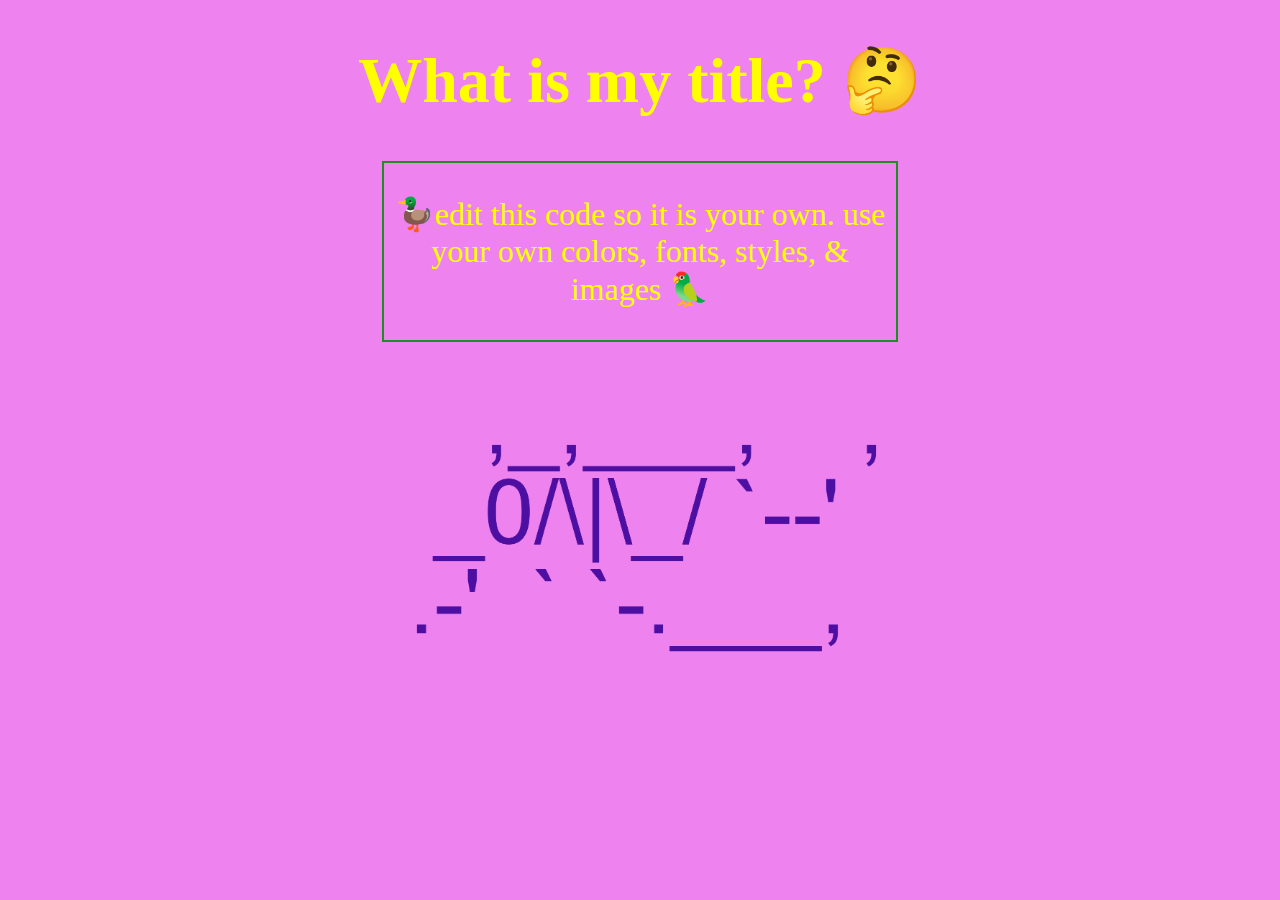
==== css-diner/index.html @ 723a4572 "added diner" ====
<!DOCTYPE html>
<html lang="en">

<head>
  <meta name="viewport" content="width=device-width, initial-scale=1">
  <link rel="stylesheet" type="text/css" href="style.css">
  <title>My Sweet Page</title>
</head>

<body>
  <h1>What is my title? 🤔</h2>
    <div class="my-fun-class">
      <p> 🦆edit this code so it is your own. use your own colors, fonts, styles, & images 🦜</p>
    </div>
    <img src="images/zap.png">


</body>

</html>
---- css-diner/style.css ----
/* This is default helpul CSS to include - dont edit this part unless... you want to */
html,
body {
  margin: 0;
  padding: 0;
}

*, *:before, *:after {
  box-sizing: inherit;
}
/* THE END of default helpful basic CSS to include. EDIT the stuff BELOW this line*/

@font-face {
  font-family: 'violet';
  src: url('./fonts/VioletSans-Regular.woff') format('woff');
  font-weight: normal;
  font-style: normal;
}

body {
  background-color: violet;
  color: yellow;
  text-align: center;
  font-size: 2em;
}

.my-fun-class {
  width: 40%;
  border: 2px solid forestgreen;
  display: block;
  margin: auto;
}

img {
  width: 40%;
  padding: 2em;
}
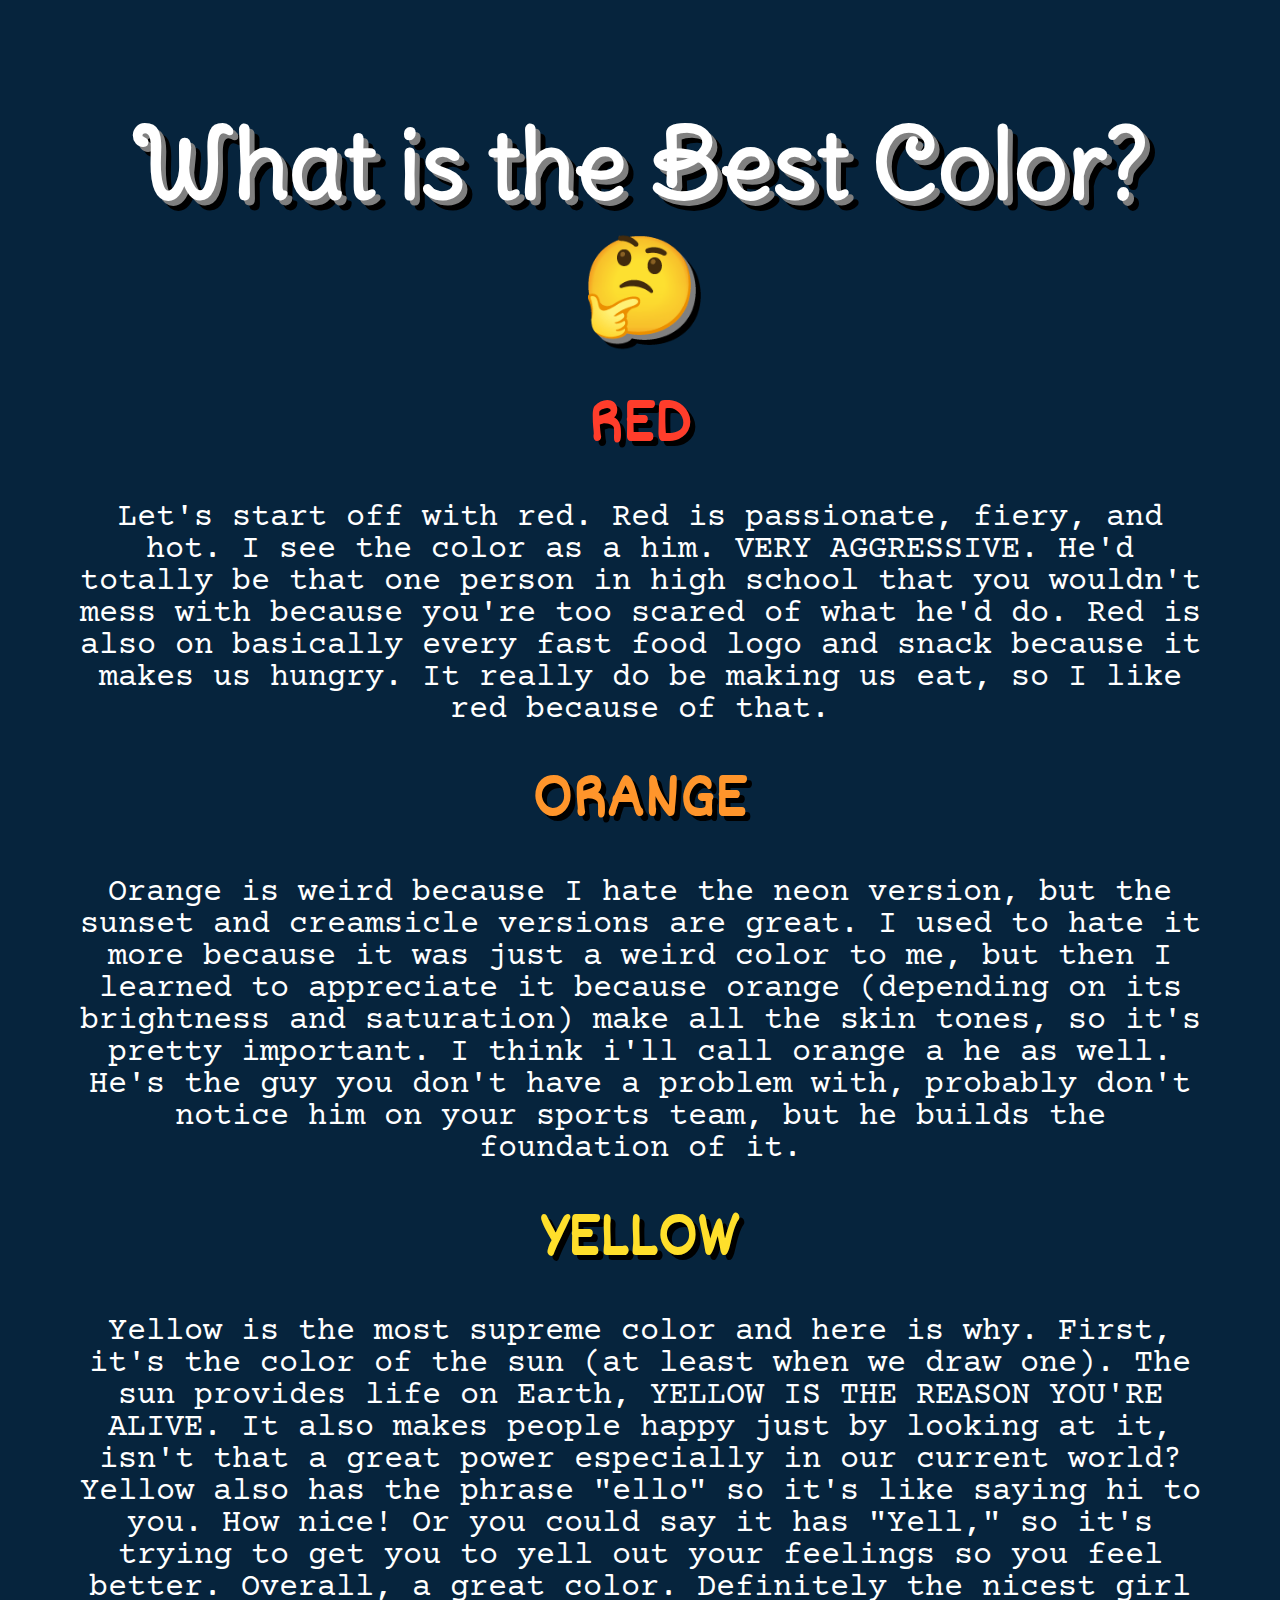
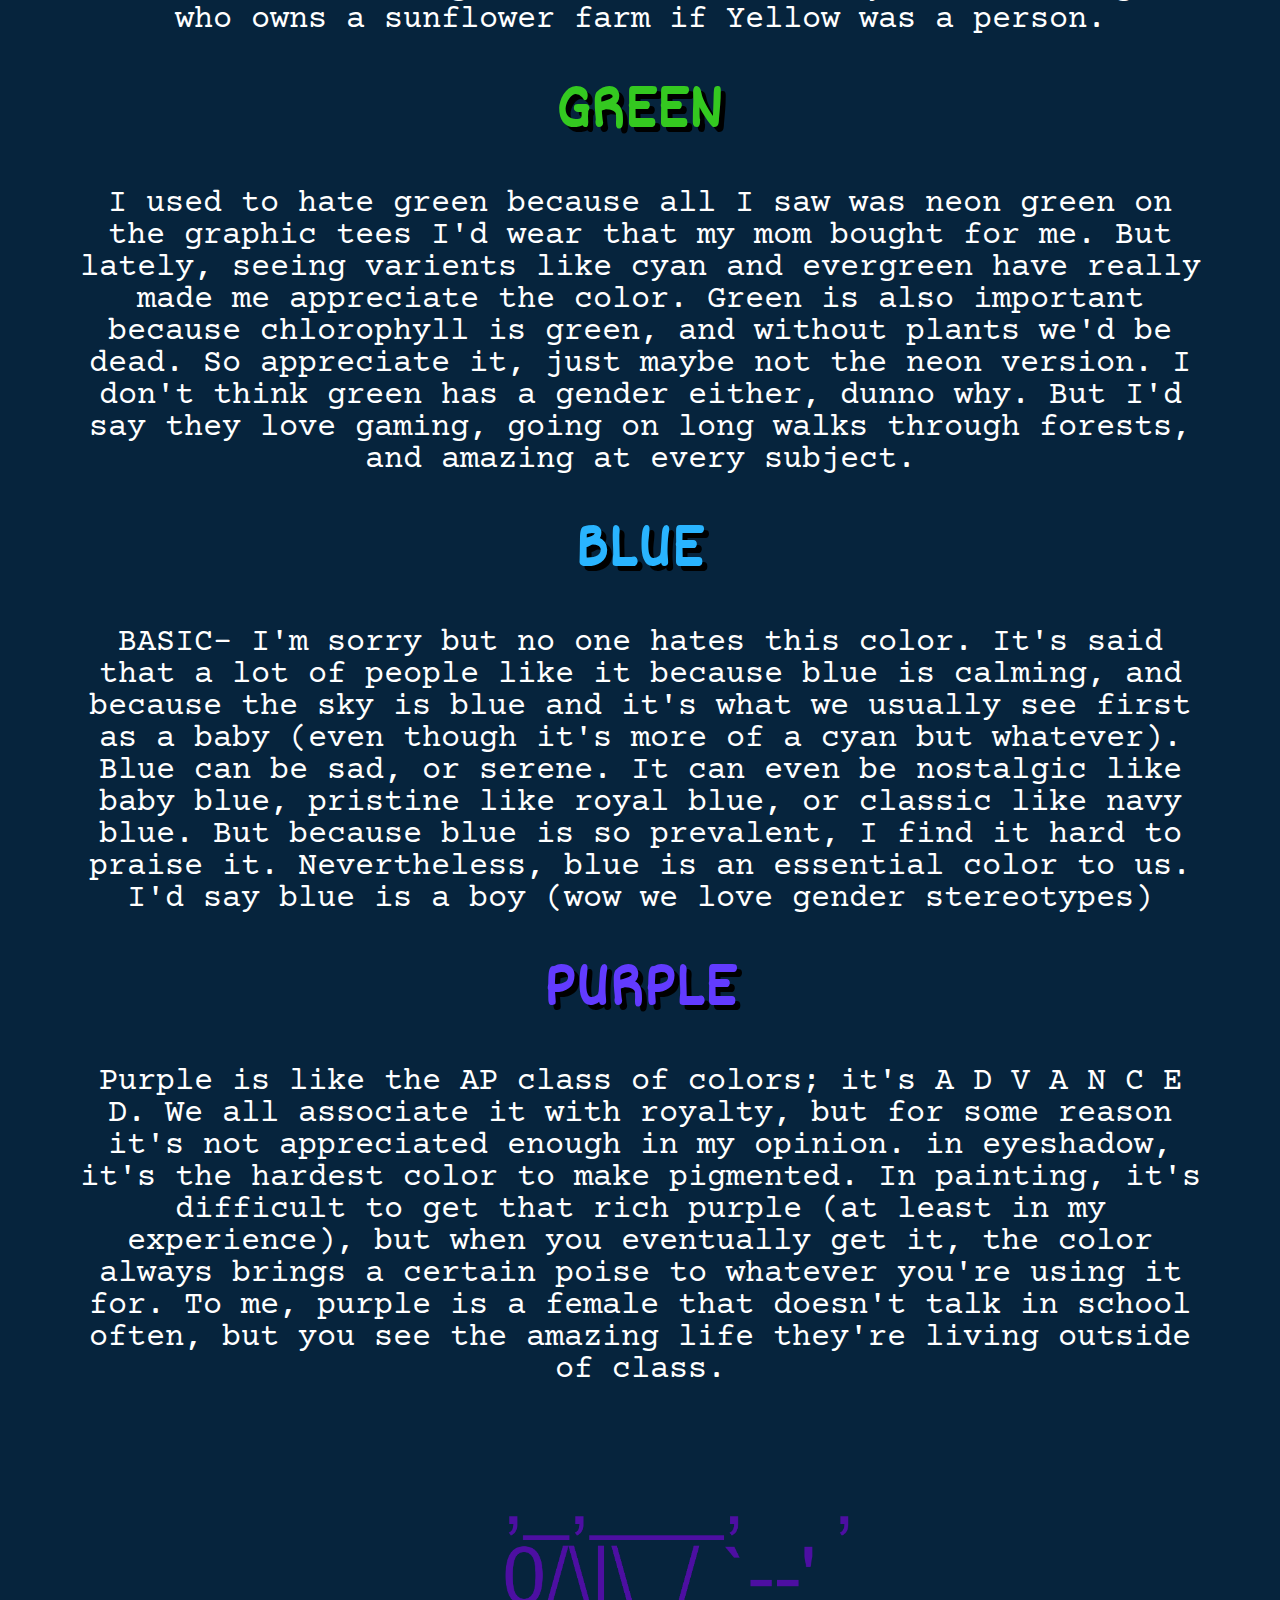
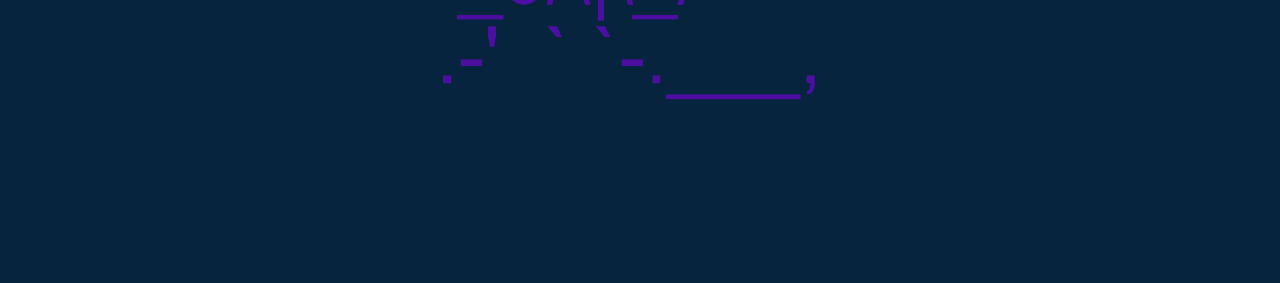
==== commit a55338f0: "saving" ====
--- a/css-diner/index.html
+++ b/css-diner/index.html
@@ -3,15 +3,45 @@
 
 <head>
   <meta name="viewport" content="width=device-width, initial-scale=1">
+  <link href="https://fonts.googleapis.com/css?family=Courier+Prime|Dekko|Delius+Swash+Caps&display=swap" rel="stylesheet">
   <link rel="stylesheet" type="text/css" href="style.css">
-  <title>My Sweet Page</title>
+
+  <title>My Opinion on the Colors</title>
 </head>
 
 <body>
-  <h1>What is my title? 🤔</h2>
-    <div class="my-fun-class">
-      <p> 🦆edit this code so it is your own. use your own colors, fonts, styles, & images 🦜</p>
-    </div>
+  <!-- This tag is from Level 5. The id tag creates a unique specification that cannot be used more than once. -->
+  <h1>What is the Best Color? 🤔</h1>
+
+    <h2 id="red">RED</h2>
+    <p> Let's start off with red. Red is passionate, fiery, and hot. I see the color as a him. VERY AGGRESSIVE. He'd totally be that one person in high school that you wouldn't mess with because you're too scared of what he'd do. Red is also on
+      basically every fast food logo and snack because it makes us hungry. It really do be making us eat, so I like red because of that.</p>
+
+
+
+    <h2 id="orange">ORANGE</h2>
+    <p> Orange is weird because I hate the neon version, but the sunset and creamsicle versions are great. I used to hate it more because it was just a weird color to me, but then I learned to appreciate it because orange (depending on its brightness
+      and saturation) make all the skin tones, so it's pretty important. I think i'll call orange a he as well. He's the guy you don't have a problem with, probably don't notice him on your sports team, but he builds the foundation of it. </p>
+
+    <h2 id="yellow">YELLOW</h2>
+    <p> Yellow is the most supreme color and here is why. First, it's the color of the sun (at least when we draw one). The sun provides life on Earth, YELLOW IS THE REASON YOU'RE ALIVE. It also makes people happy just by looking at it, isn't that a
+      great power especially in our current world? Yellow also has the phrase "ello" so it's like saying hi to you. How nice! Or you could say it has "Yell," so it's trying to get you to yell out your feelings so you feel better. Overall, a great
+      color. Definitely the nicest girl who owns a sunflower farm if Yellow was a person. </p>
+
+    <h2 id="green">GREEN</h2>
+    <p>I used to hate green because all I saw was neon green on the graphic tees I'd wear that my mom bought for me. But lately, seeing varients like cyan and evergreen have really made me appreciate the color. Green is also important because
+      chlorophyll is green, and without plants we'd be dead. So appreciate it, just maybe not the neon version. I don't think green has a gender either, dunno why. But I'd say they love gaming, going on long walks through forests, and amazing at
+      every subject. </p>
+
+    <h2 id="blue">BLUE</h2>
+    <p> BASIC- I'm sorry but no one hates this color. It's said that a lot of people like it because blue is calming, and because the sky is blue and it's what we usually see first as a baby (even though it's more of a cyan but whatever). Blue can be
+      sad, or serene. It can even be nostalgic like baby blue, pristine like royal blue, or classic like navy blue. But because blue is so prevalent, I find it hard to praise it. Nevertheless, blue is an essential color to us. I'd say blue is a boy
+      (wow we love gender stereotypes)</p>
+
+    <h2 id="purple">PURPLE</h2>
+    <p>Purple is like the AP class of colors; it's A D V A N C E D. We all associate it with royalty, but for some reason it's not appreciated enough in my opinion. in eyeshadow, it's the hardest color to make pigmented. In painting, it's difficult to get that rich purple (at least in my experience), but when you eventually get it, the color always brings a certain poise to whatever you're using it for. To me, purple is a female that doesn't talk in school often, but you see the amazing life they're living outside of class. </p>
+
+
     <img src="images/zap.png">
 
 
--- a/css-diner/style.css
+++ b/css-diner/style.css
@@ -1,35 +1,62 @@
-
 /* This is default helpul CSS to include - dont edit this part unless... you want to */
 html,
 body {
-  margin: 0;
+  margin: 3%;
   padding: 0;
 }
 
 *, *:before, *:after {
   box-sizing: inherit;
 }
-/* THE END of default helpful basic CSS to include. EDIT the stuff BELOW this line*/
-
-@font-face {
-  font-family: 'violet';
-  src: url('./fonts/VioletSans-Regular.woff') format('woff');
-  font-weight: normal;
-  font-style: normal;
-}
 
 body {
-  background-color: violet;
-  color: yellow;
+  background-color: #06243d;
+  color: white;
   text-align: center;
   font-size: 2em;
 }
 
-.my-fun-class {
-  width: 40%;
-  border: 2px solid forestgreen;
-  display: block;
-  margin: auto;
+h1 {
+  font-family: 'Delius Swash Caps', cursive;
+  font-size: 3em;
+  text-shadow: 5px 5px grey, 10px 10px black;
+}
+
+h2 {
+  font-size: 70px;
+  font-family: 'Dekko', cursive;
+  line-height: 50%;
+  text-shadow: 5px 5px black;
+}
+
+p {
+  font-family: 'Courier Prime', monospace;
+  line-height: 100%;
+}
+
+/* I used the ID selector on Level 3. The id tag in general creates a unique id for an element. In this case, I am using it to define each h2 from each other so I can change the color for each h2. */
+#red {
+  color: #ff3d2b;
+}
+
+#orange {
+  color: #ff952b;
+}
+
+#yellow {
+  color: #ffdf2b;
+}
+
+#green {
+  color: #34c920;
+}
+
+#blue {
+  color: #29b4ff;
+}
+
+#purple {
+  color: #623bff;
 }
 
 img {
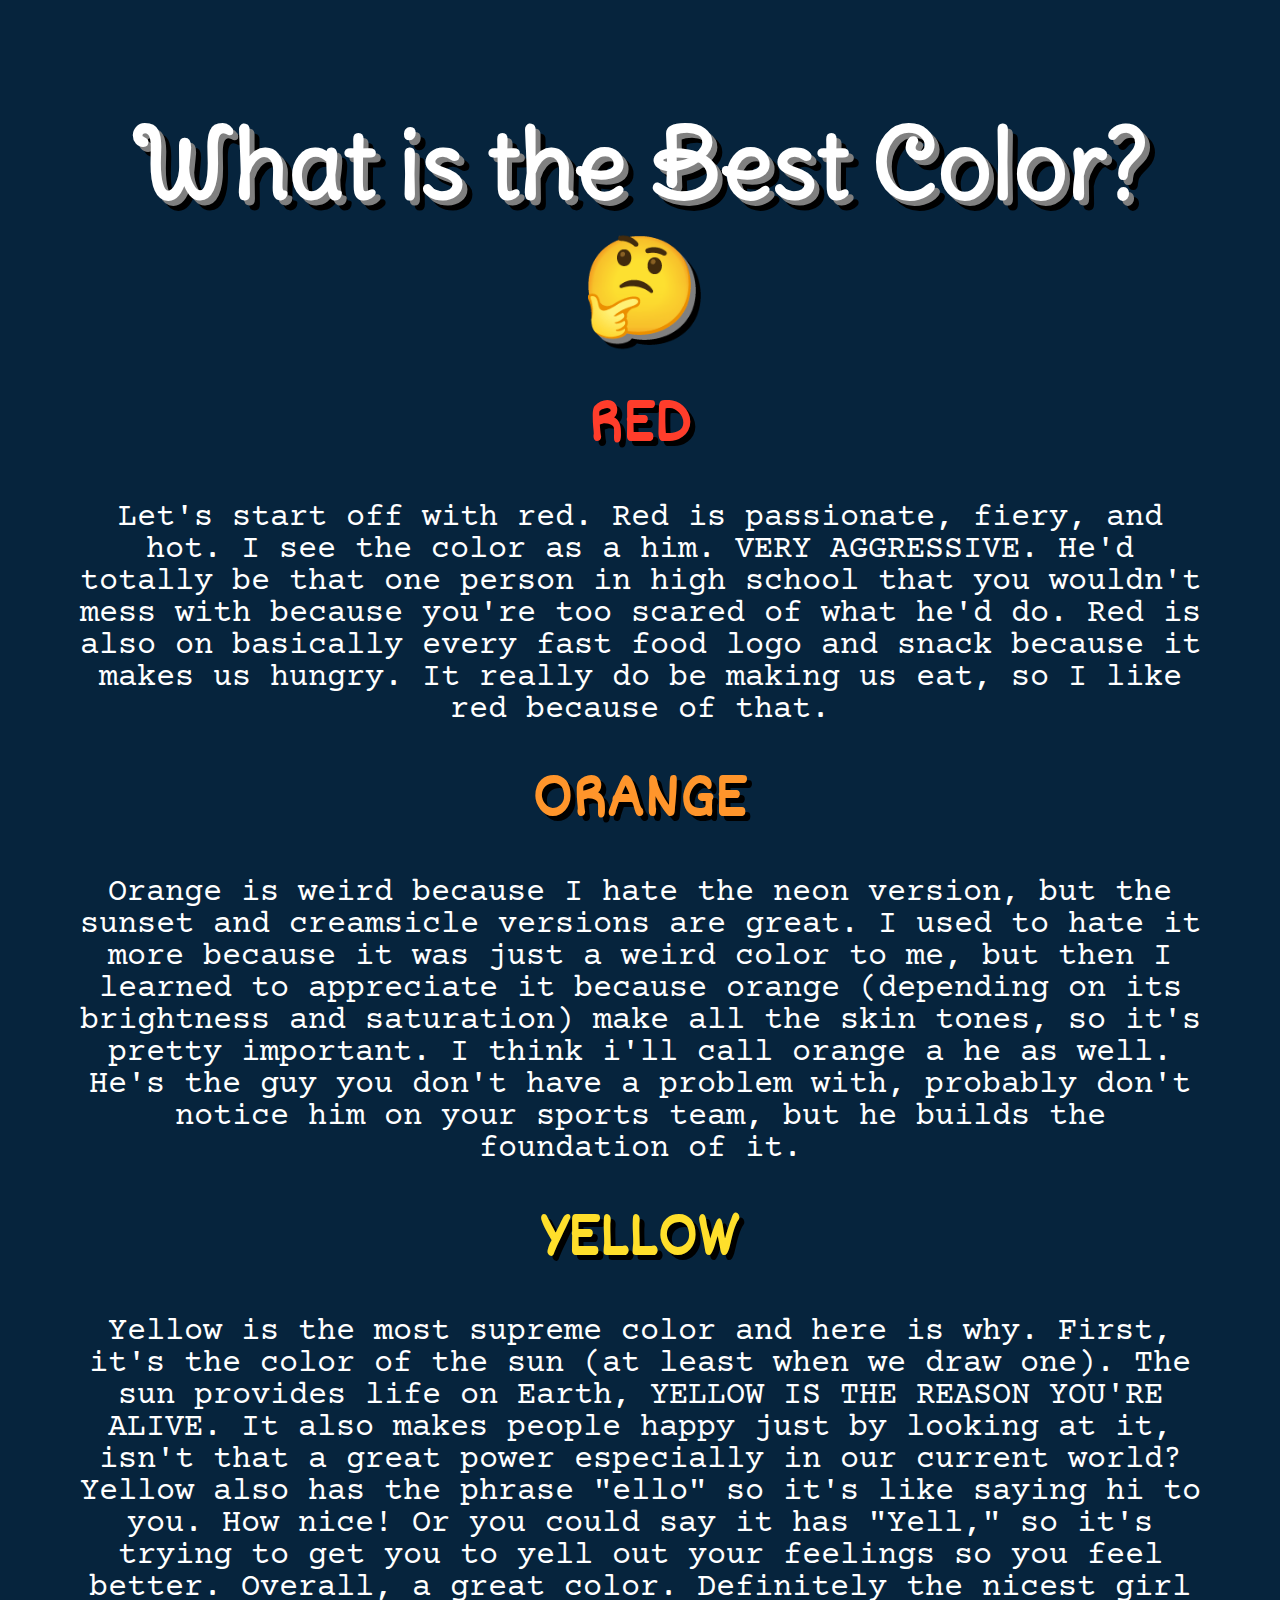
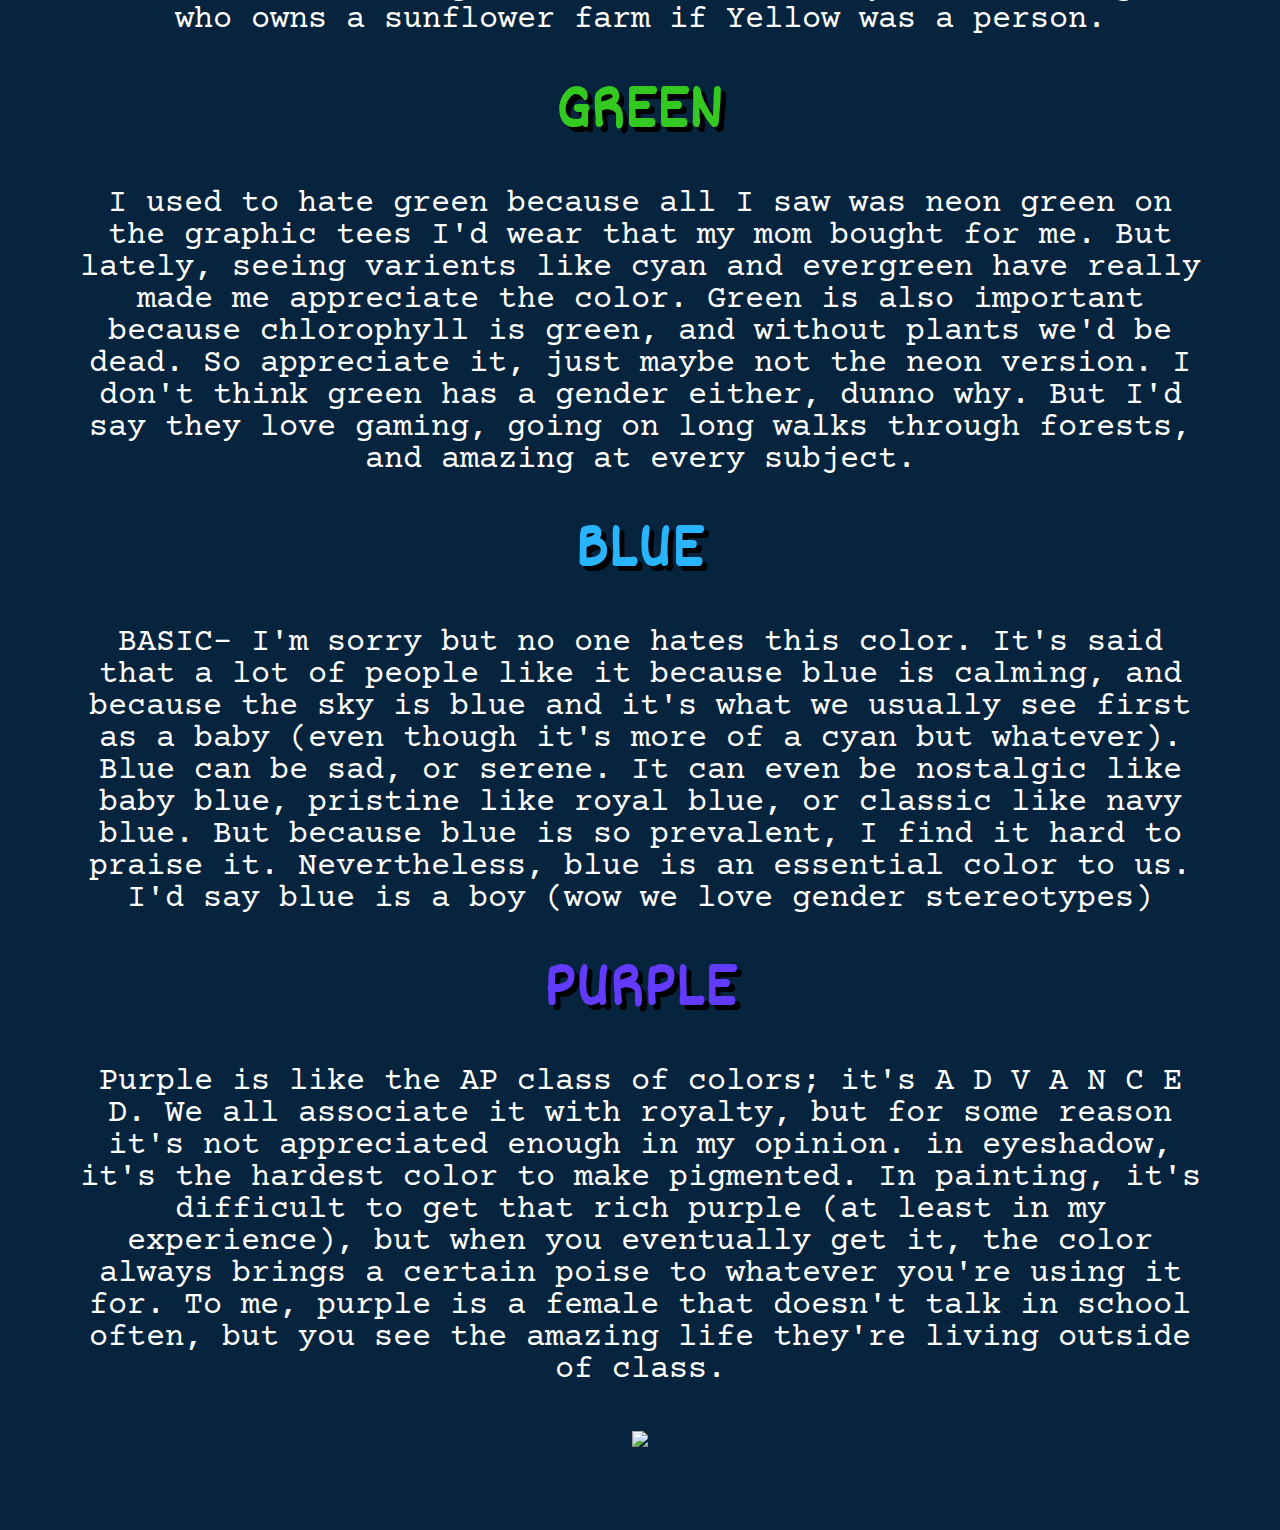
==== commit e8916203: "saving" ====
--- a/css-diner/index.html
+++ b/css-diner/index.html
@@ -10,39 +10,50 @@
 </head>
 
 <body>
-  <!-- This tag is from Level 5. The id tag creates a unique specification that cannot be used more than once. -->
-  <h1>What is the Best Color? 🤔</h1>
 
+  <h1 class="title">What is the Best Color? 🤔</h1>
+
+  <div class="RED">
     <h2 id="red">RED</h2>
     <p> Let's start off with red. Red is passionate, fiery, and hot. I see the color as a him. VERY AGGRESSIVE. He'd totally be that one person in high school that you wouldn't mess with because you're too scared of what he'd do. Red is also on
       basically every fast food logo and snack because it makes us hungry. It really do be making us eat, so I like red because of that.</p>
+  </div>
 
-
-
+  <div class="ORANGE">
     <h2 id="orange">ORANGE</h2>
     <p> Orange is weird because I hate the neon version, but the sunset and creamsicle versions are great. I used to hate it more because it was just a weird color to me, but then I learned to appreciate it because orange (depending on its brightness
       and saturation) make all the skin tones, so it's pretty important. I think i'll call orange a he as well. He's the guy you don't have a problem with, probably don't notice him on your sports team, but he builds the foundation of it. </p>
+  </div>
 
+  <div class="YELLOW">
     <h2 id="yellow">YELLOW</h2>
     <p> Yellow is the most supreme color and here is why. First, it's the color of the sun (at least when we draw one). The sun provides life on Earth, YELLOW IS THE REASON YOU'RE ALIVE. It also makes people happy just by looking at it, isn't that a
       great power especially in our current world? Yellow also has the phrase "ello" so it's like saying hi to you. How nice! Or you could say it has "Yell," so it's trying to get you to yell out your feelings so you feel better. Overall, a great
       color. Definitely the nicest girl who owns a sunflower farm if Yellow was a person. </p>
+  </div>
 
+  <div class="GREEN">
     <h2 id="green">GREEN</h2>
     <p>I used to hate green because all I saw was neon green on the graphic tees I'd wear that my mom bought for me. But lately, seeing varients like cyan and evergreen have really made me appreciate the color. Green is also important because
       chlorophyll is green, and without plants we'd be dead. So appreciate it, just maybe not the neon version. I don't think green has a gender either, dunno why. But I'd say they love gaming, going on long walks through forests, and amazing at
       every subject. </p>
+  </div>
 
+  <div class="BLUE">
     <h2 id="blue">BLUE</h2>
     <p> BASIC- I'm sorry but no one hates this color. It's said that a lot of people like it because blue is calming, and because the sky is blue and it's what we usually see first as a baby (even though it's more of a cyan but whatever). Blue can be
       sad, or serene. It can even be nostalgic like baby blue, pristine like royal blue, or classic like navy blue. But because blue is so prevalent, I find it hard to praise it. Nevertheless, blue is an essential color to us. I'd say blue is a boy
       (wow we love gender stereotypes)</p>
+  </div>
 
+  <div class="PURPLE">
     <h2 id="purple">PURPLE</h2>
-    <p>Purple is like the AP class of colors; it's A D V A N C E D. We all associate it with royalty, but for some reason it's not appreciated enough in my opinion. in eyeshadow, it's the hardest color to make pigmented. In painting, it's difficult to get that rich purple (at least in my experience), but when you eventually get it, the color always brings a certain poise to whatever you're using it for. To me, purple is a female that doesn't talk in school often, but you see the amazing life they're living outside of class. </p>
+    <p>Purple is like the AP class of colors; it's A D V A N C E D. We all associate it with royalty, but for some reason it's not appreciated enough in my opinion. in eyeshadow, it's the hardest color to make pigmented. In painting, it's difficult
+      to get that rich purple (at least in my experience), but when you eventually get it, the color always brings a certain poise to whatever you're using it for. To me, purple is a female that doesn't talk in school often, but you see the amazing
+      life they're living outside of class. </p>
+  </div>
 
-
-    <img src="images/zap.png">
+  <img src="https://cdn.shopify.com/s/files/1/0080/8372/products/tattly_rainbow_jessi_arrington_00_1024x1024@2x.png?v=1575392136">
 
 
 </body>
--- a/css-diner/style.css
+++ b/css-diner/style.css
@@ -16,20 +16,23 @@
   font-size: 2em;
 }
 
-h1 {
+/* I used the Class Selector on Level 6. The class tag simply creates a class name for an HTML element, allowing you to separate and organize them efficiently. In my case, I used the class tag to differentiate my sections for each color from the headers. */
+.title {
   font-family: 'Delius Swash Caps', cursive;
   font-size: 3em;
   text-shadow: 5px 5px grey, 10px 10px black;
 }
 
-h2 {
+/* I used the Last Child selector on Level 15. the First child selector selects the first element inside another element. In my case, it is selecting the h2 tags inside all my color classes. */
+h2:first-child {
   font-size: 70px;
   font-family: 'Dekko', cursive;
   line-height: 50%;
   text-shadow: 5px 5px black;
 }
 
-p {
+/* I used the Last Child selector on Level 17. the Last child selector selects the last element inside another element. In my case, it is selecting the last p tags inside all my color classes. */
+p:last-child {
   font-family: 'Courier Prime', monospace;
   line-height: 100%;
 }
@@ -59,7 +62,7 @@
   color: #623bff;
 }
 
-img {
-  width: 40%;
-  padding: 2em;
+/* I used the Empty selector on Level 25. The empty selector selects elements that don't have any other elements inside of them. I used it to select the img element because it was by itself and had no other elements inside of it. */
+img:empty {
+  width: 60%;
 }
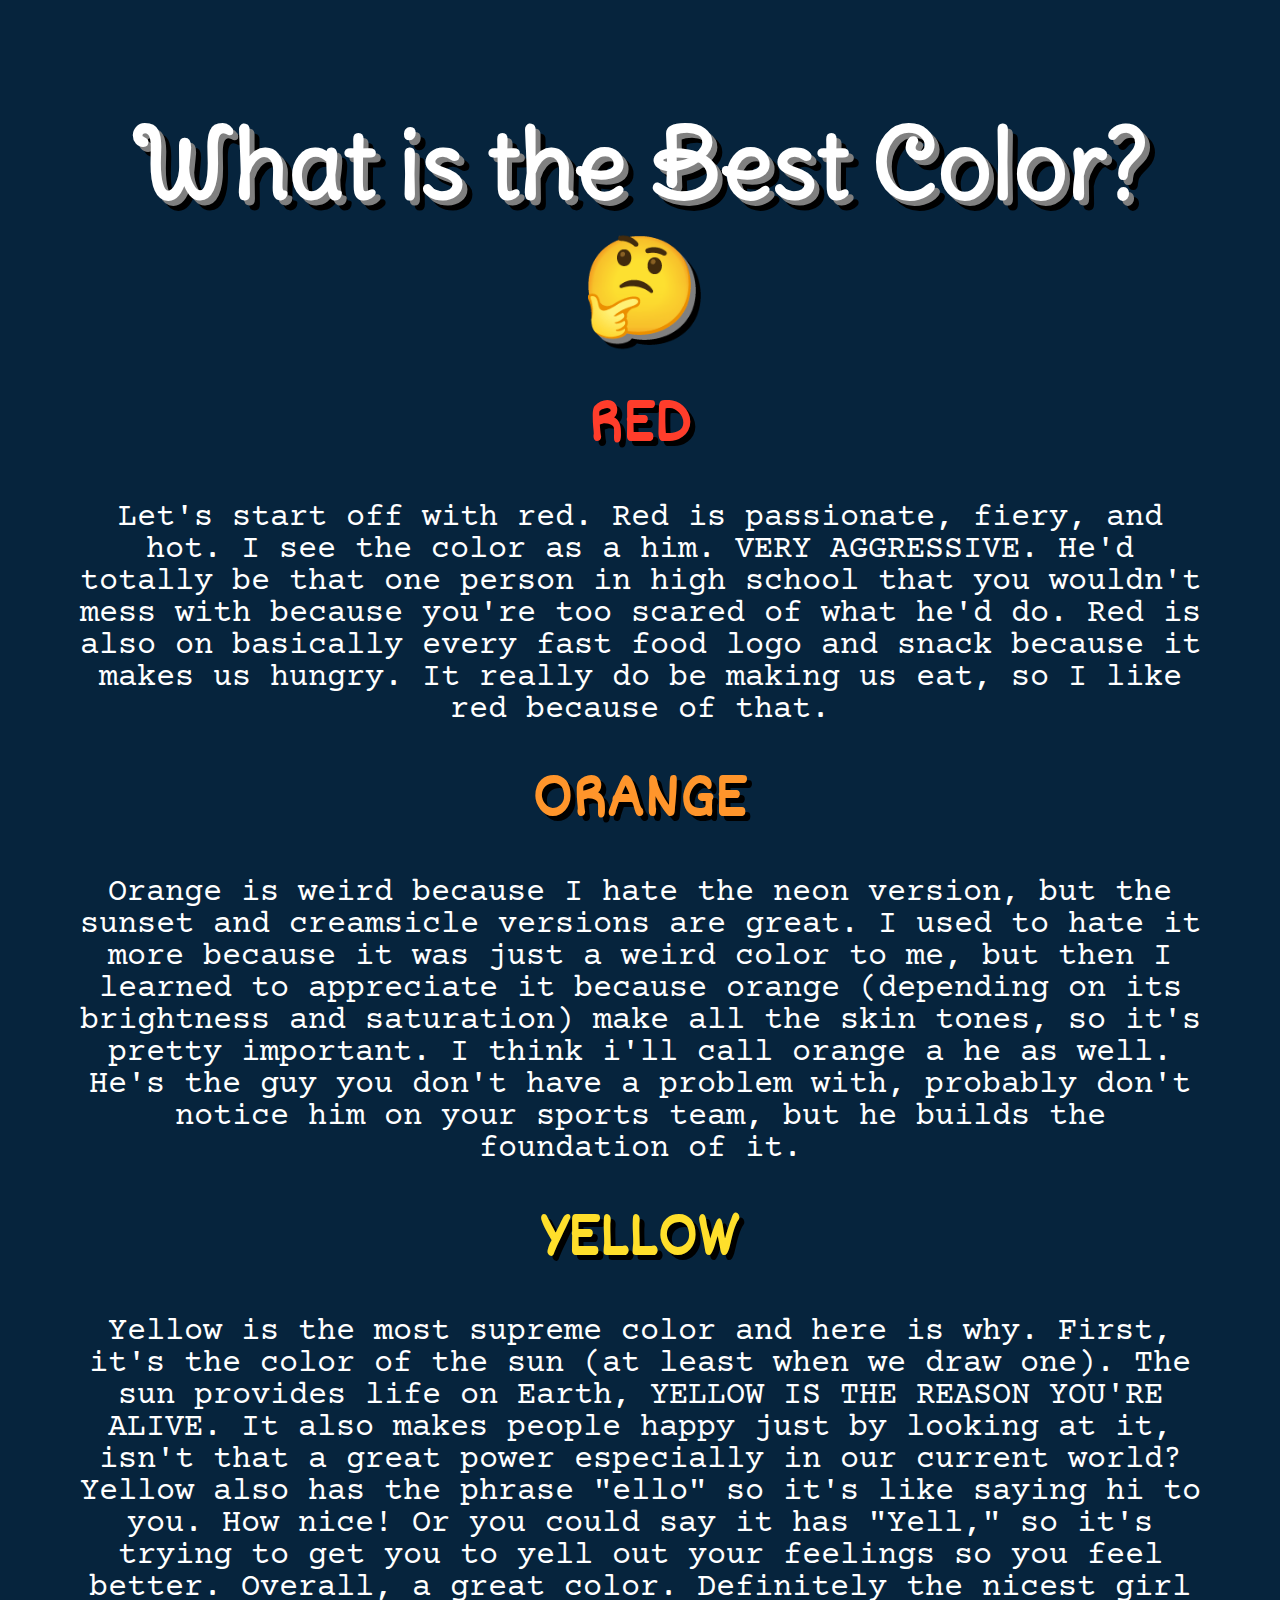
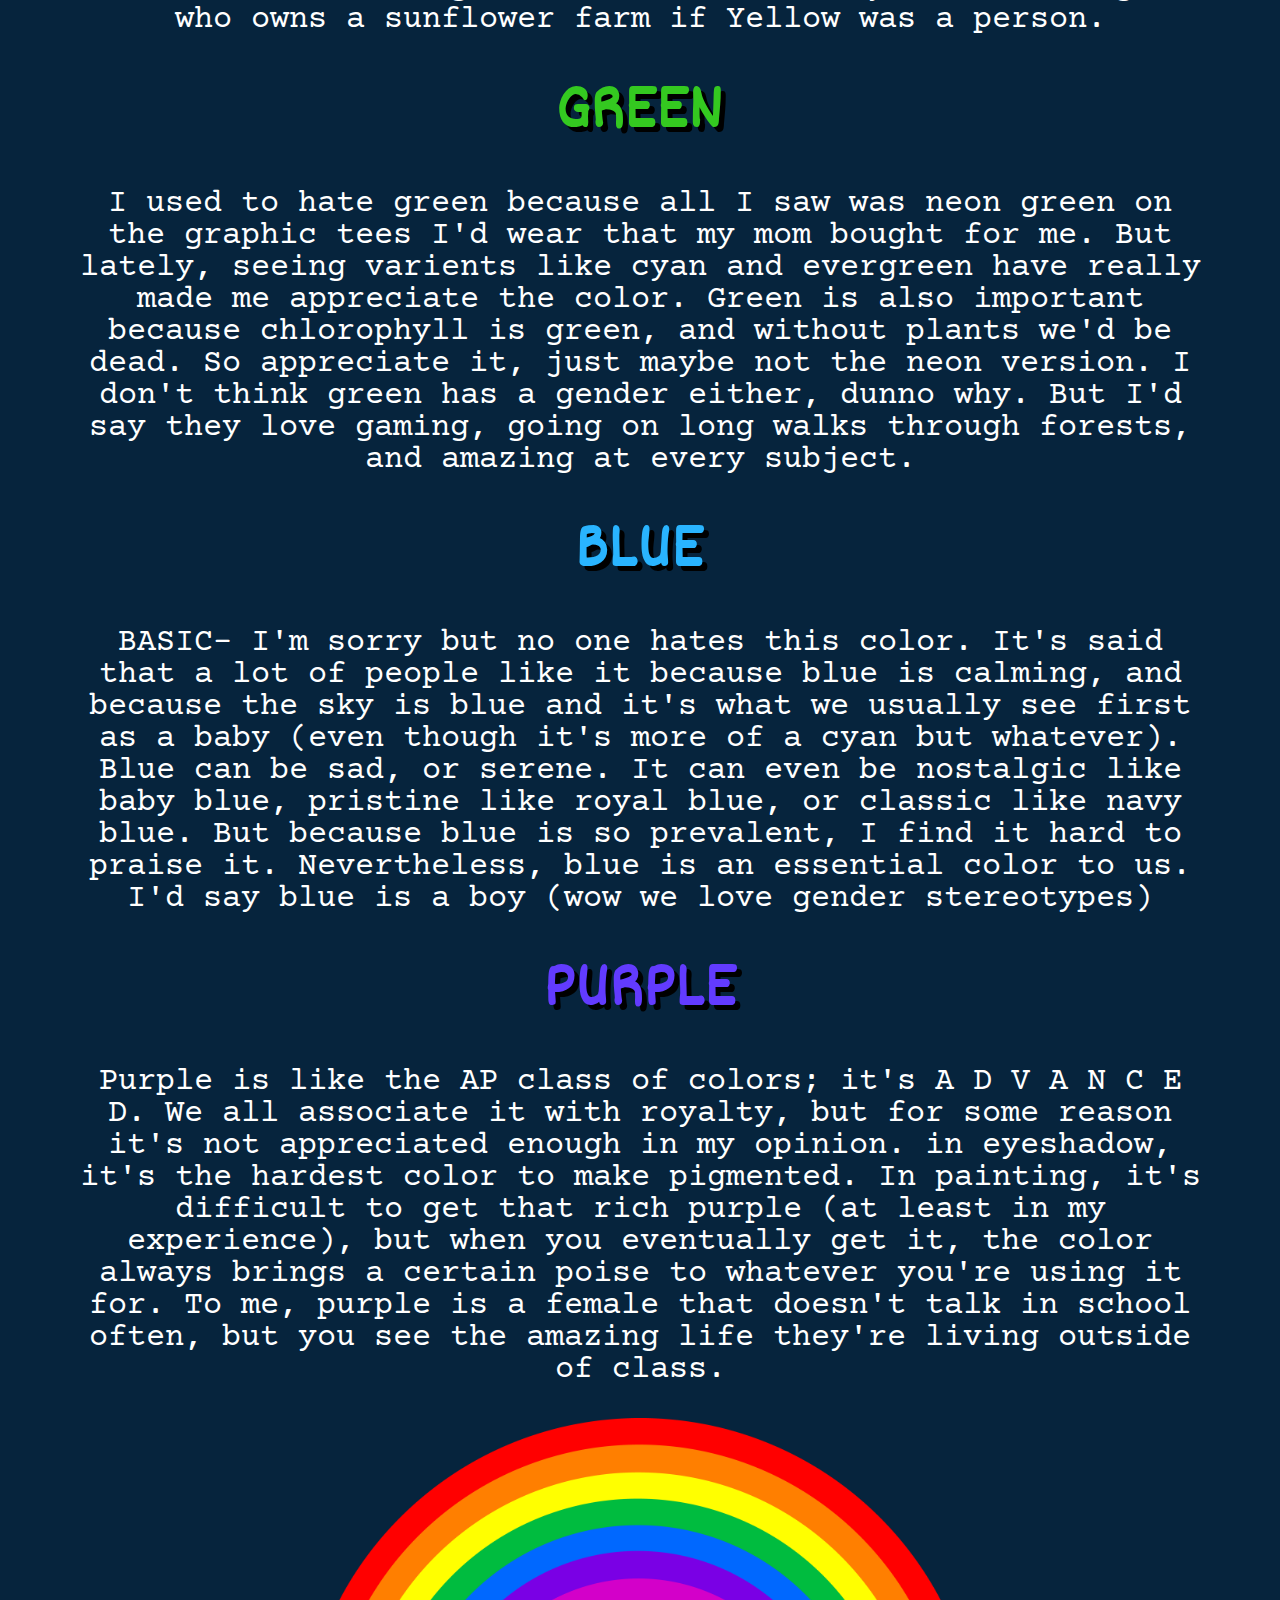
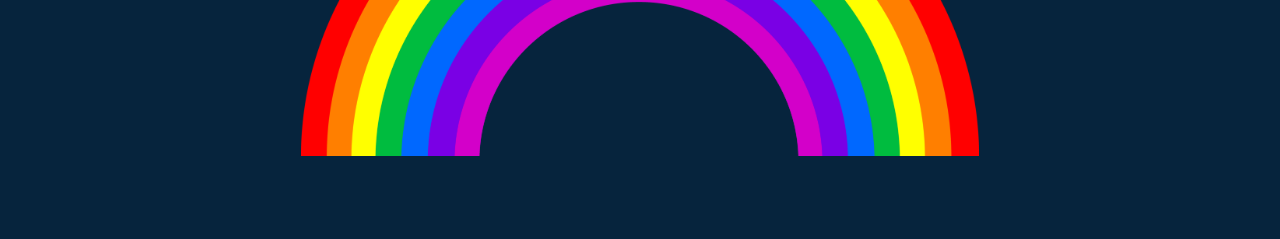
==== commit d5430557: "saving" ====
--- a/css-diner/index.html
+++ b/css-diner/index.html
@@ -53,7 +53,7 @@
       life they're living outside of class. </p>
   </div>
 
-  <img src="https://cdn.shopify.com/s/files/1/0080/8372/products/tattly_rainbow_jessi_arrington_00_1024x1024@2x.png?v=1575392136">
+  <img src="images/rainbow.png">
 
 
 </body>
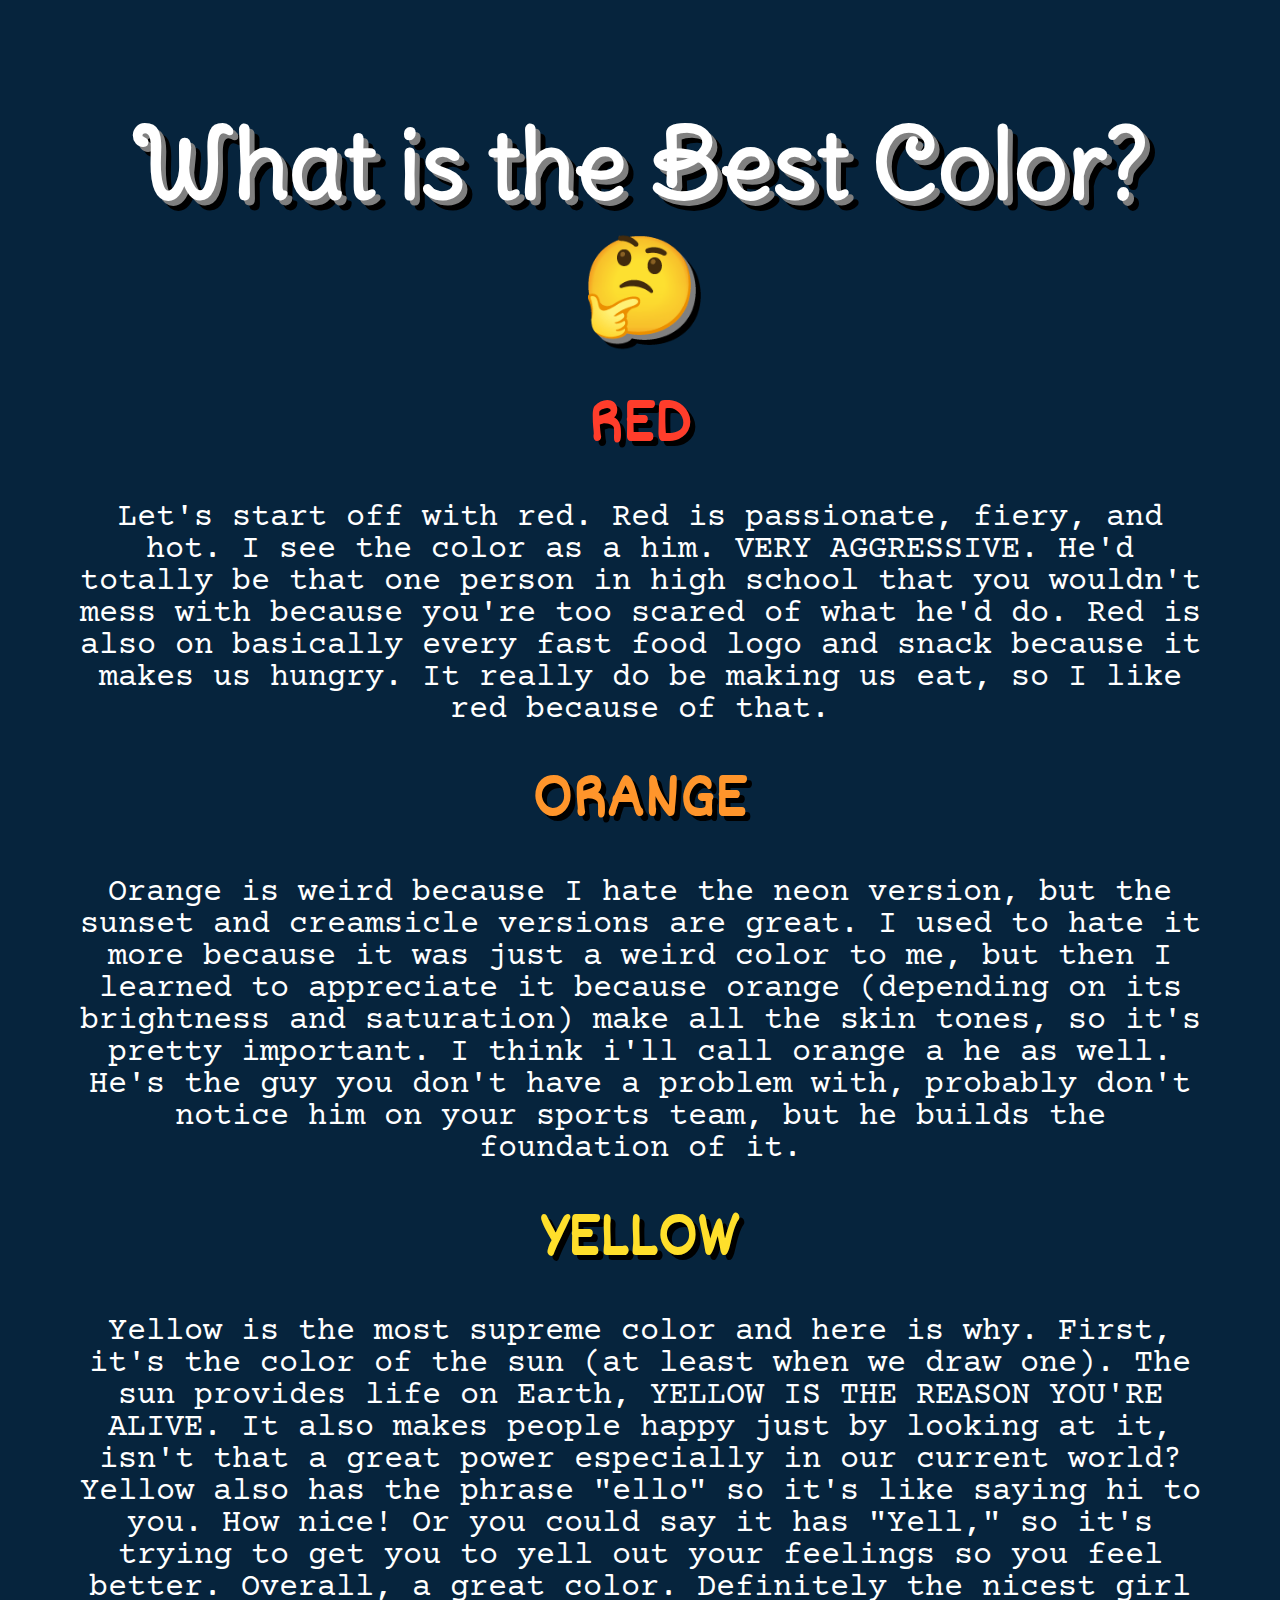
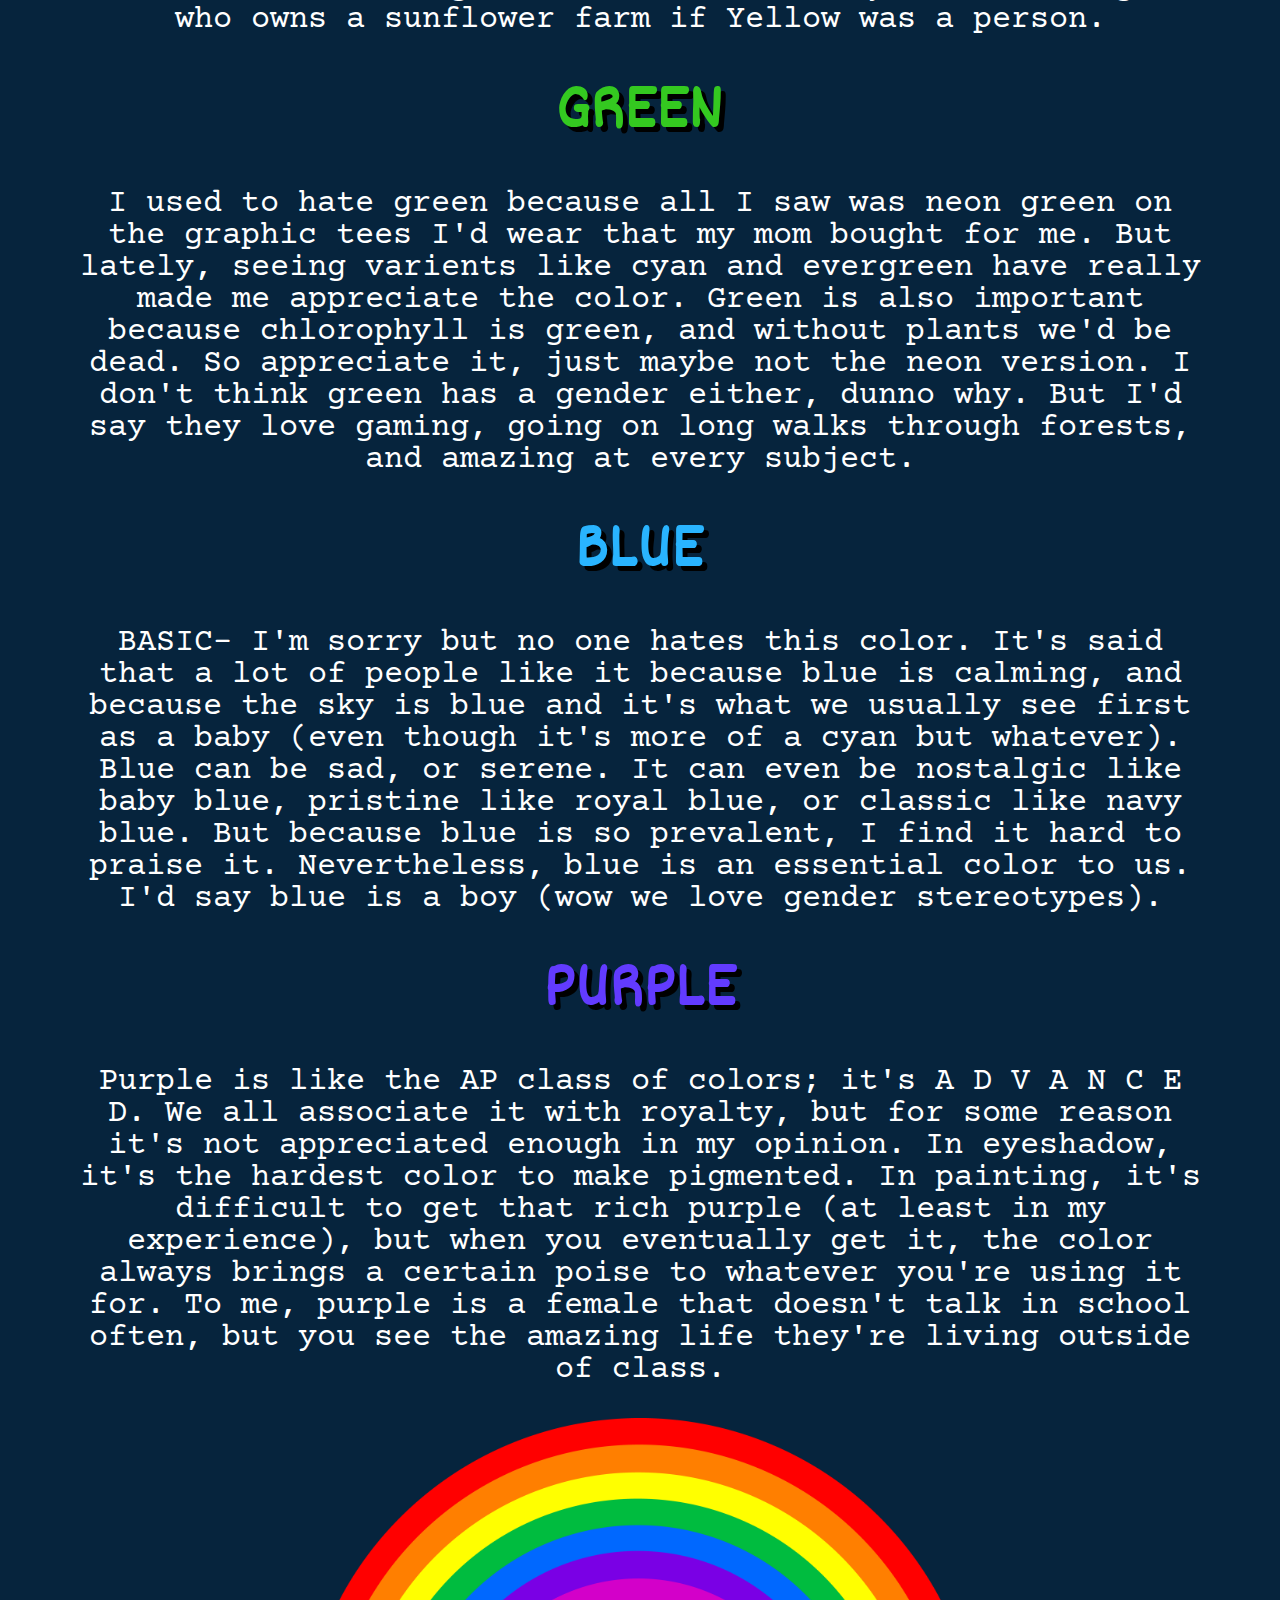
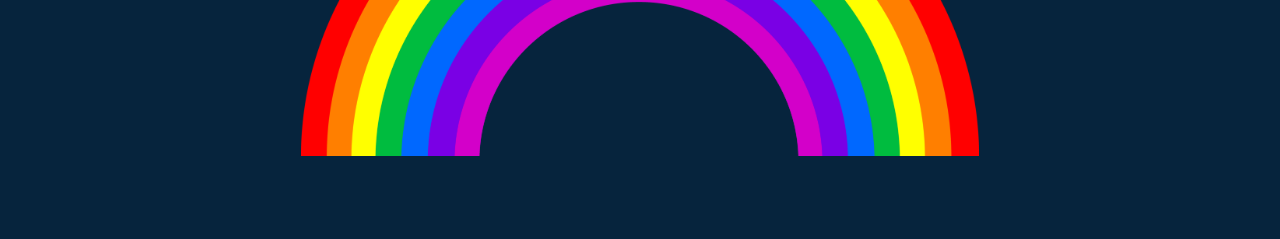
==== commit c36615b7: "saving" ====
--- a/css-diner/index.html
+++ b/css-diner/index.html
@@ -43,12 +43,12 @@
     <h2 id="blue">BLUE</h2>
     <p> BASIC- I'm sorry but no one hates this color. It's said that a lot of people like it because blue is calming, and because the sky is blue and it's what we usually see first as a baby (even though it's more of a cyan but whatever). Blue can be
       sad, or serene. It can even be nostalgic like baby blue, pristine like royal blue, or classic like navy blue. But because blue is so prevalent, I find it hard to praise it. Nevertheless, blue is an essential color to us. I'd say blue is a boy
-      (wow we love gender stereotypes)</p>
+      (wow we love gender stereotypes).</p>
   </div>
 
   <div class="PURPLE">
     <h2 id="purple">PURPLE</h2>
-    <p>Purple is like the AP class of colors; it's A D V A N C E D. We all associate it with royalty, but for some reason it's not appreciated enough in my opinion. in eyeshadow, it's the hardest color to make pigmented. In painting, it's difficult
+    <p>Purple is like the AP class of colors; it's A D V A N C E D. We all associate it with royalty, but for some reason it's not appreciated enough in my opinion. In eyeshadow, it's the hardest color to make pigmented. In painting, it's difficult
       to get that rich purple (at least in my experience), but when you eventually get it, the color always brings a certain poise to whatever you're using it for. To me, purple is a female that doesn't talk in school often, but you see the amazing
       life they're living outside of class. </p>
   </div>
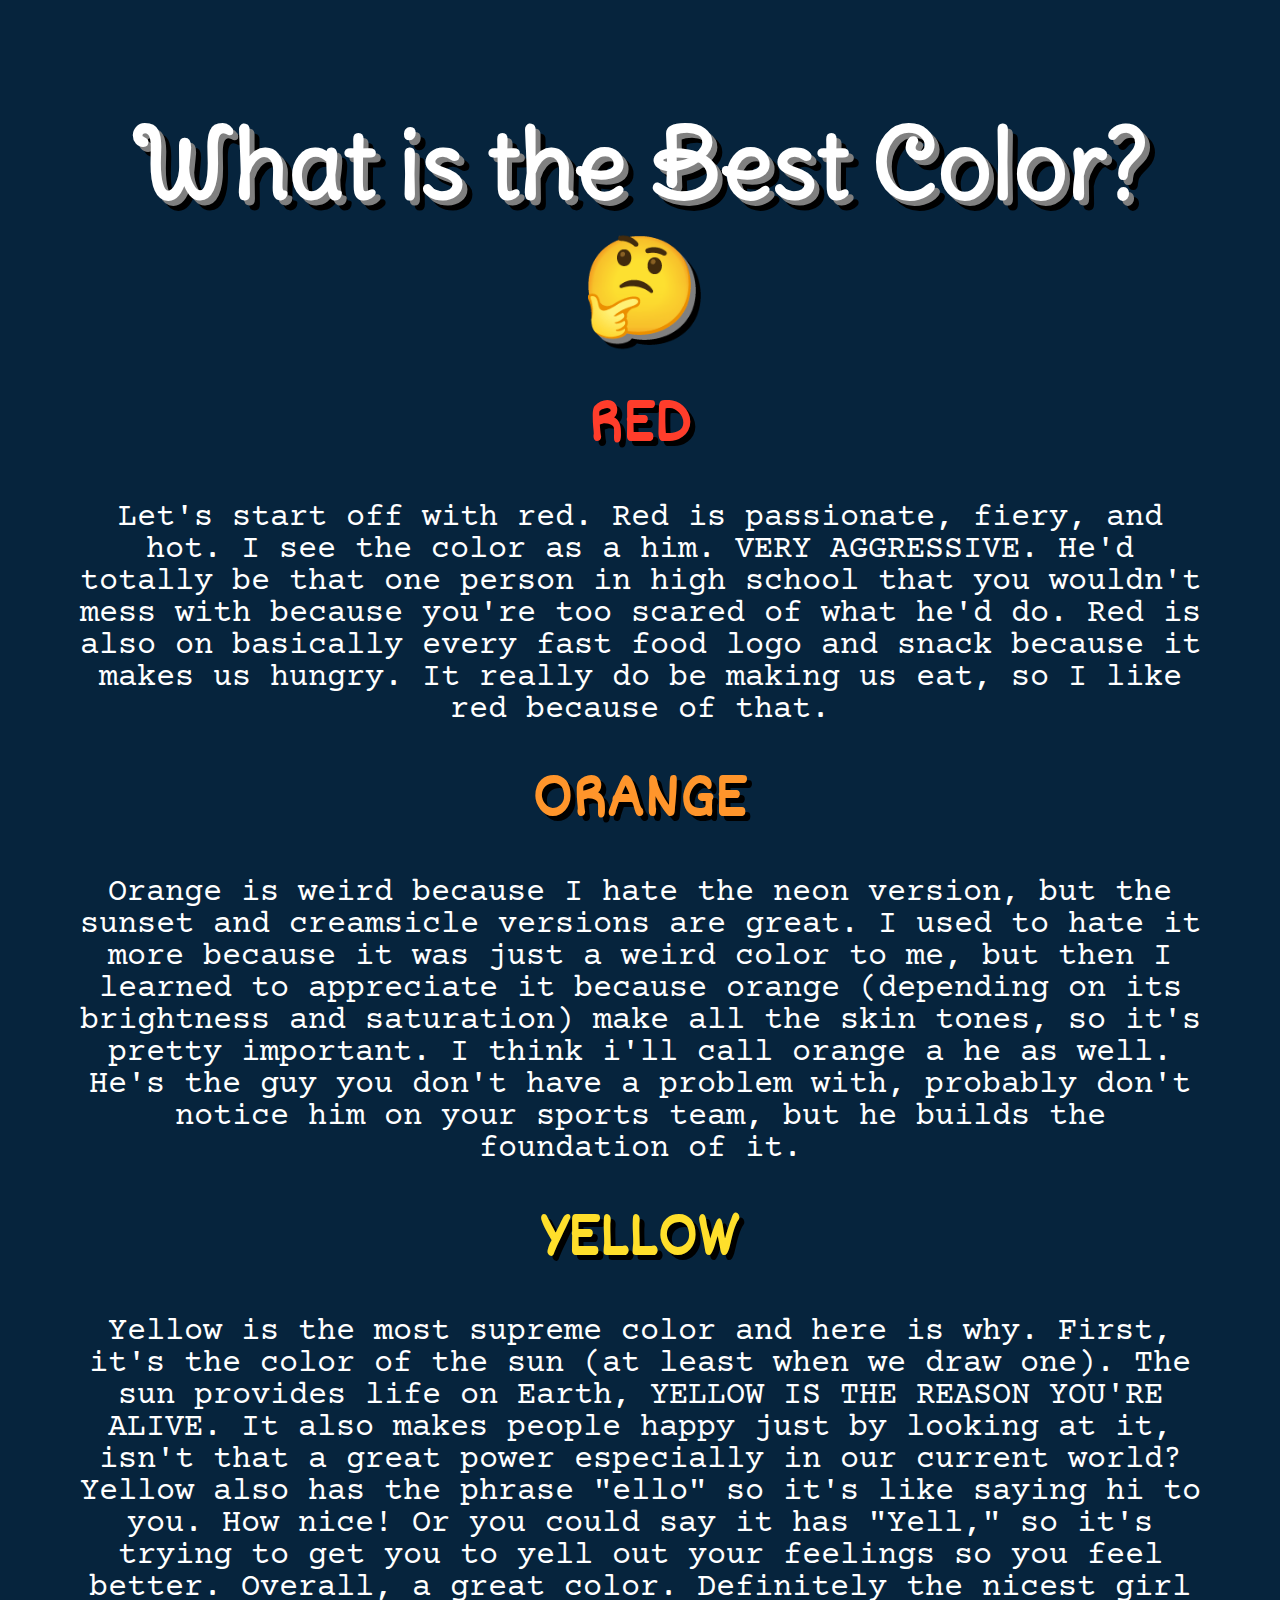
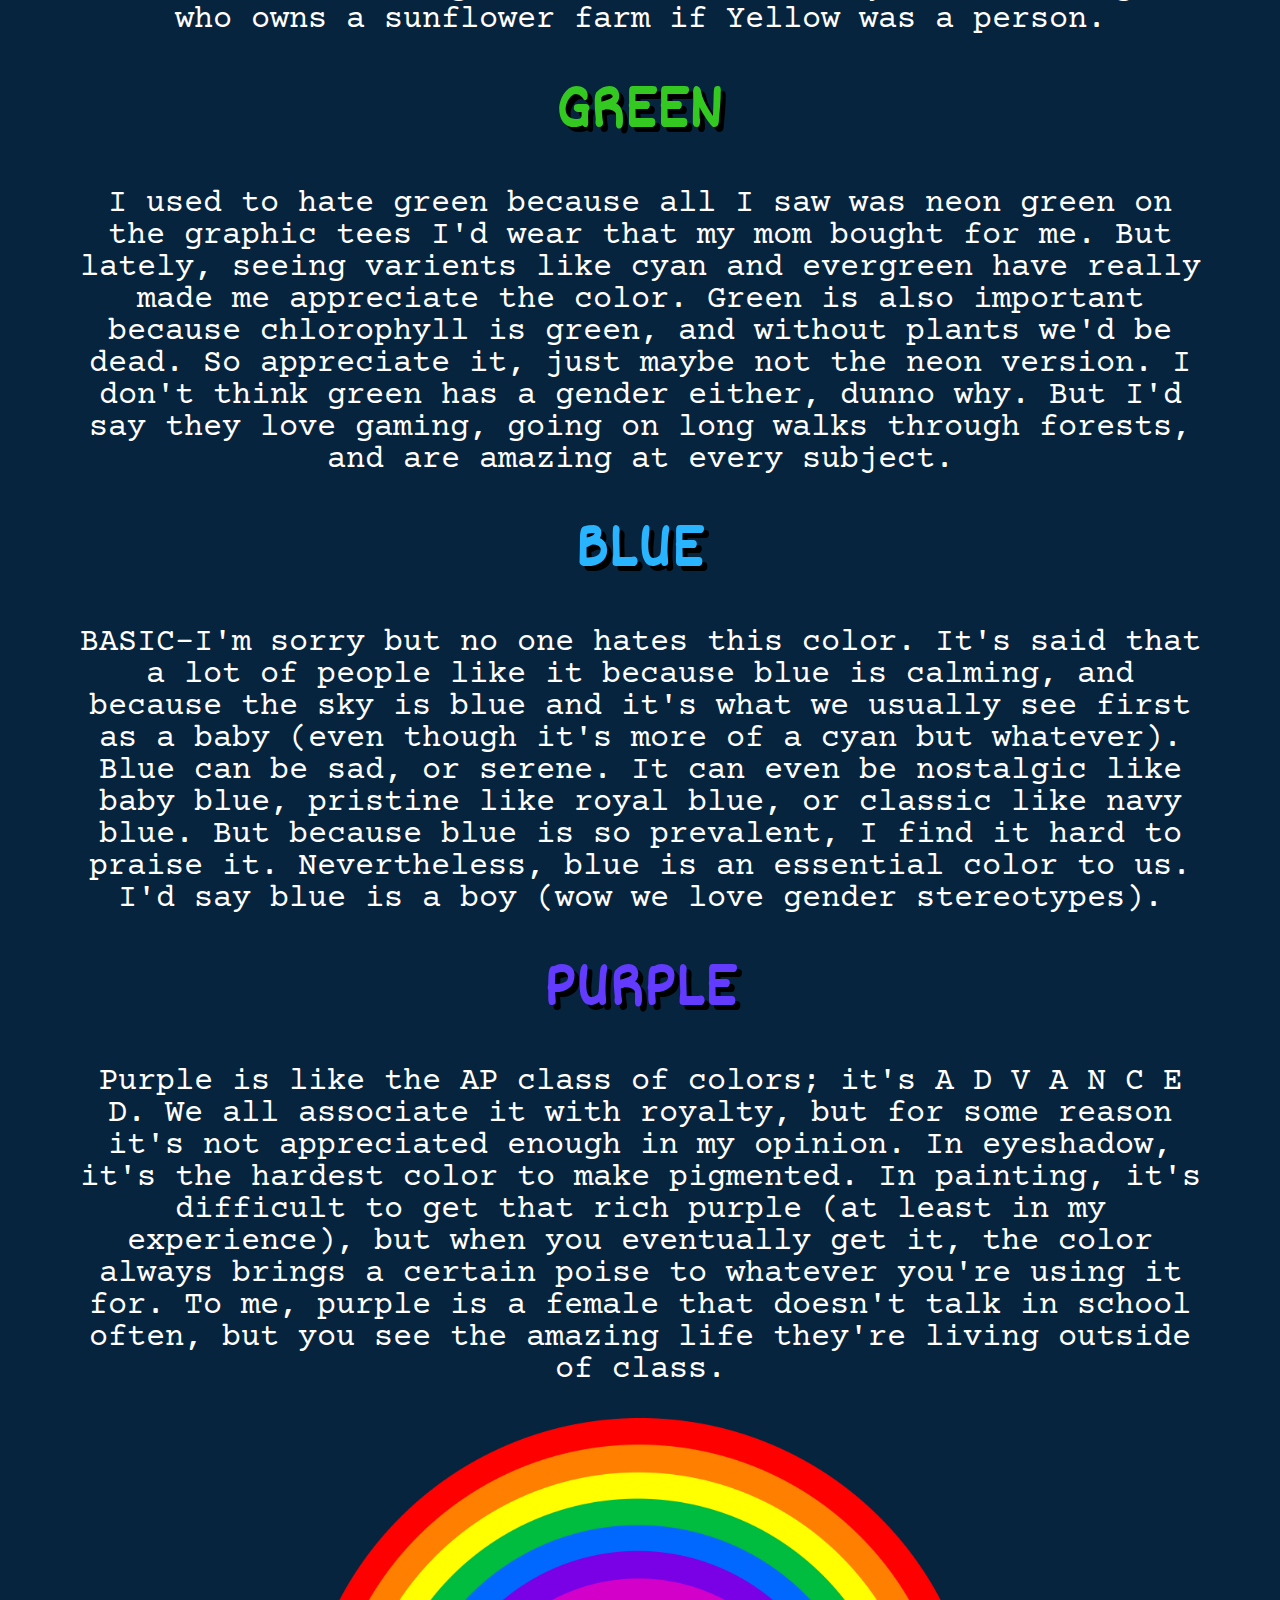
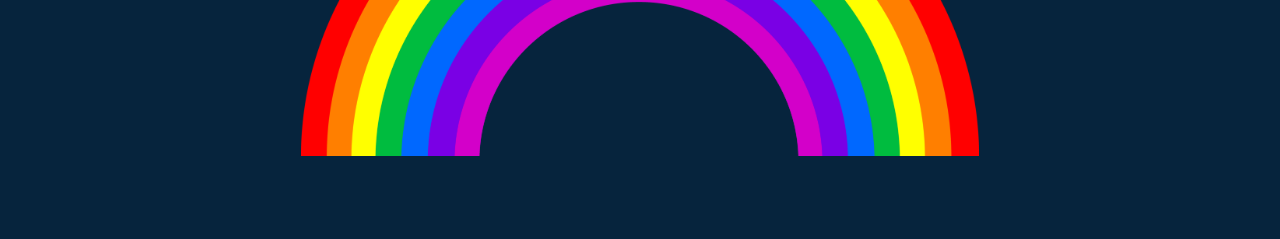
==== commit fe7478a6: "saving" ====
--- a/css-diner/index.html
+++ b/css-diner/index.html
@@ -35,13 +35,13 @@
   <div class="GREEN">
     <h2 id="green">GREEN</h2>
     <p>I used to hate green because all I saw was neon green on the graphic tees I'd wear that my mom bought for me. But lately, seeing varients like cyan and evergreen have really made me appreciate the color. Green is also important because
-      chlorophyll is green, and without plants we'd be dead. So appreciate it, just maybe not the neon version. I don't think green has a gender either, dunno why. But I'd say they love gaming, going on long walks through forests, and amazing at
+      chlorophyll is green, and without plants we'd be dead. So appreciate it, just maybe not the neon version. I don't think green has a gender either, dunno why. But I'd say they love gaming, going on long walks through forests, and are amazing at
       every subject. </p>
   </div>
 
   <div class="BLUE">
     <h2 id="blue">BLUE</h2>
-    <p> BASIC- I'm sorry but no one hates this color. It's said that a lot of people like it because blue is calming, and because the sky is blue and it's what we usually see first as a baby (even though it's more of a cyan but whatever). Blue can be
+    <p> BASIC-I'm sorry but no one hates this color. It's said that a lot of people like it because blue is calming, and because the sky is blue and it's what we usually see first as a baby (even though it's more of a cyan but whatever). Blue can be
       sad, or serene. It can even be nostalgic like baby blue, pristine like royal blue, or classic like navy blue. But because blue is so prevalent, I find it hard to praise it. Nevertheless, blue is an essential color to us. I'd say blue is a boy
       (wow we love gender stereotypes).</p>
   </div>
